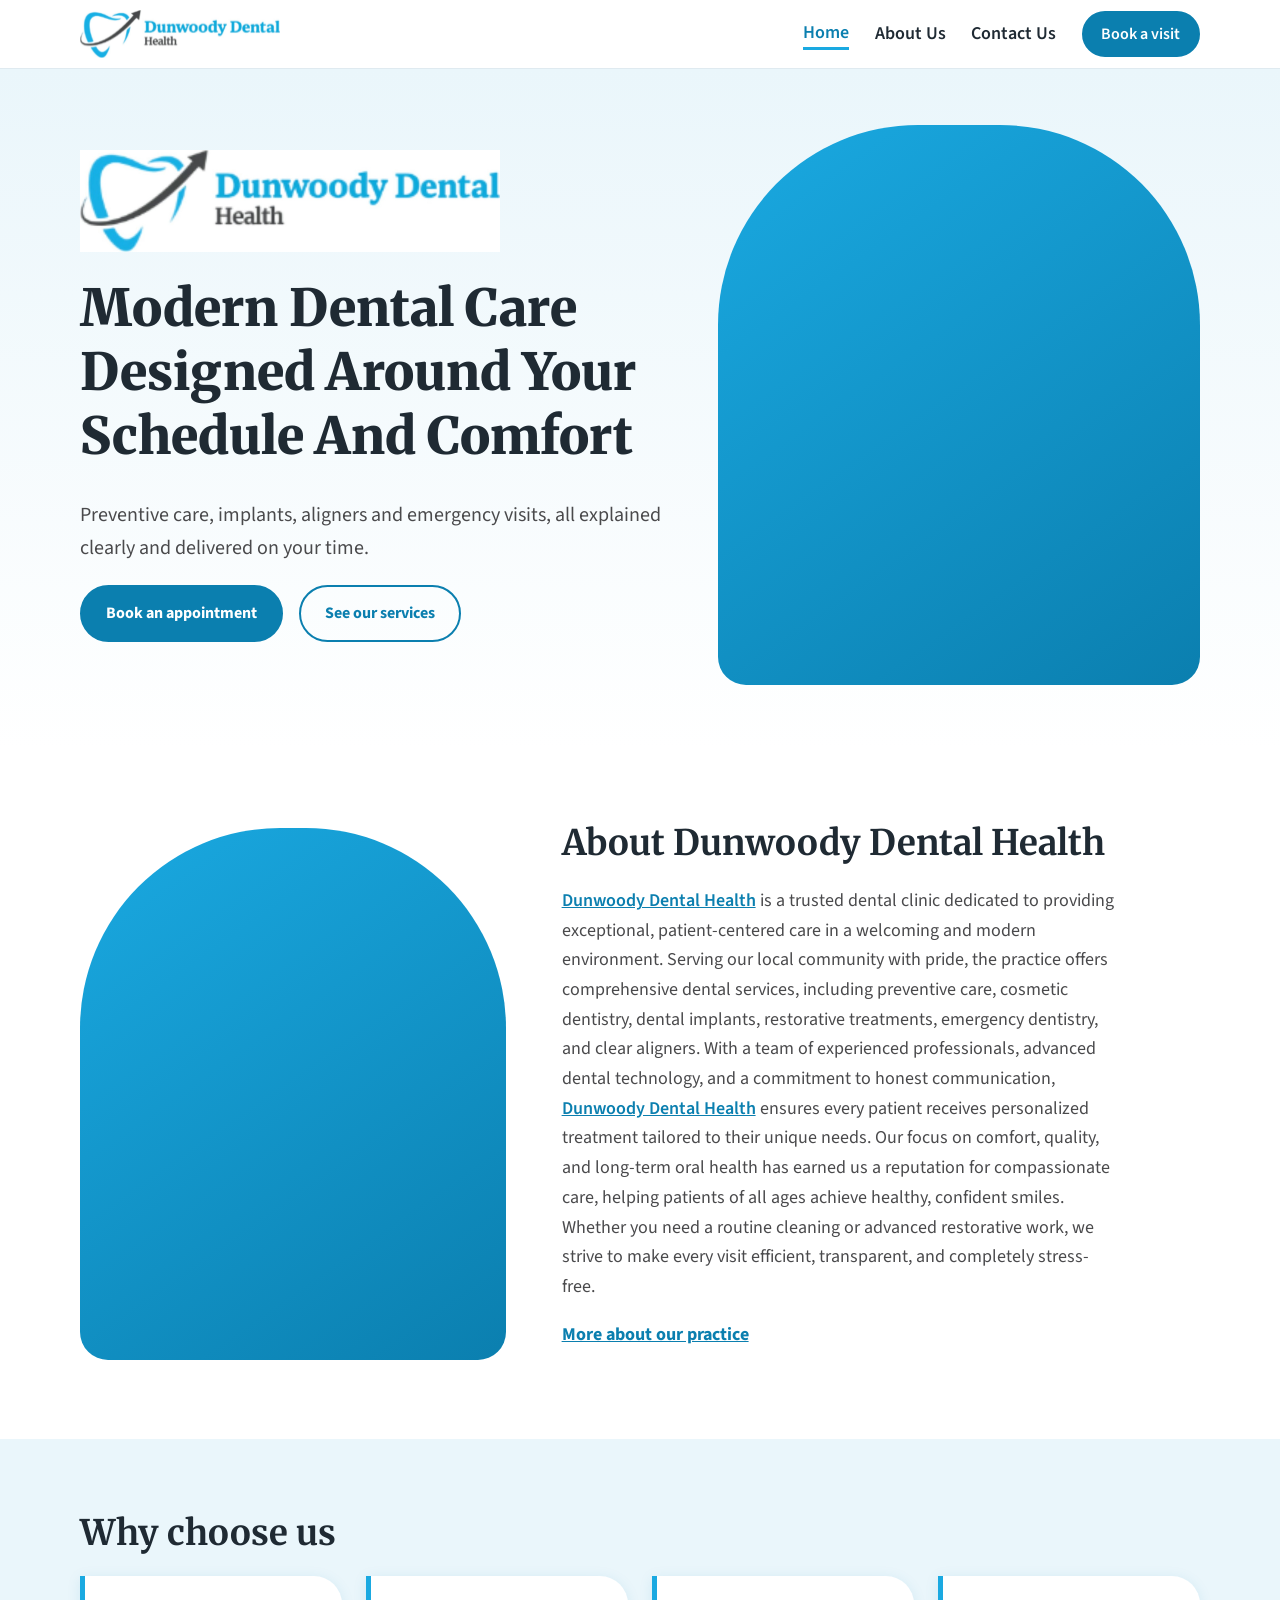
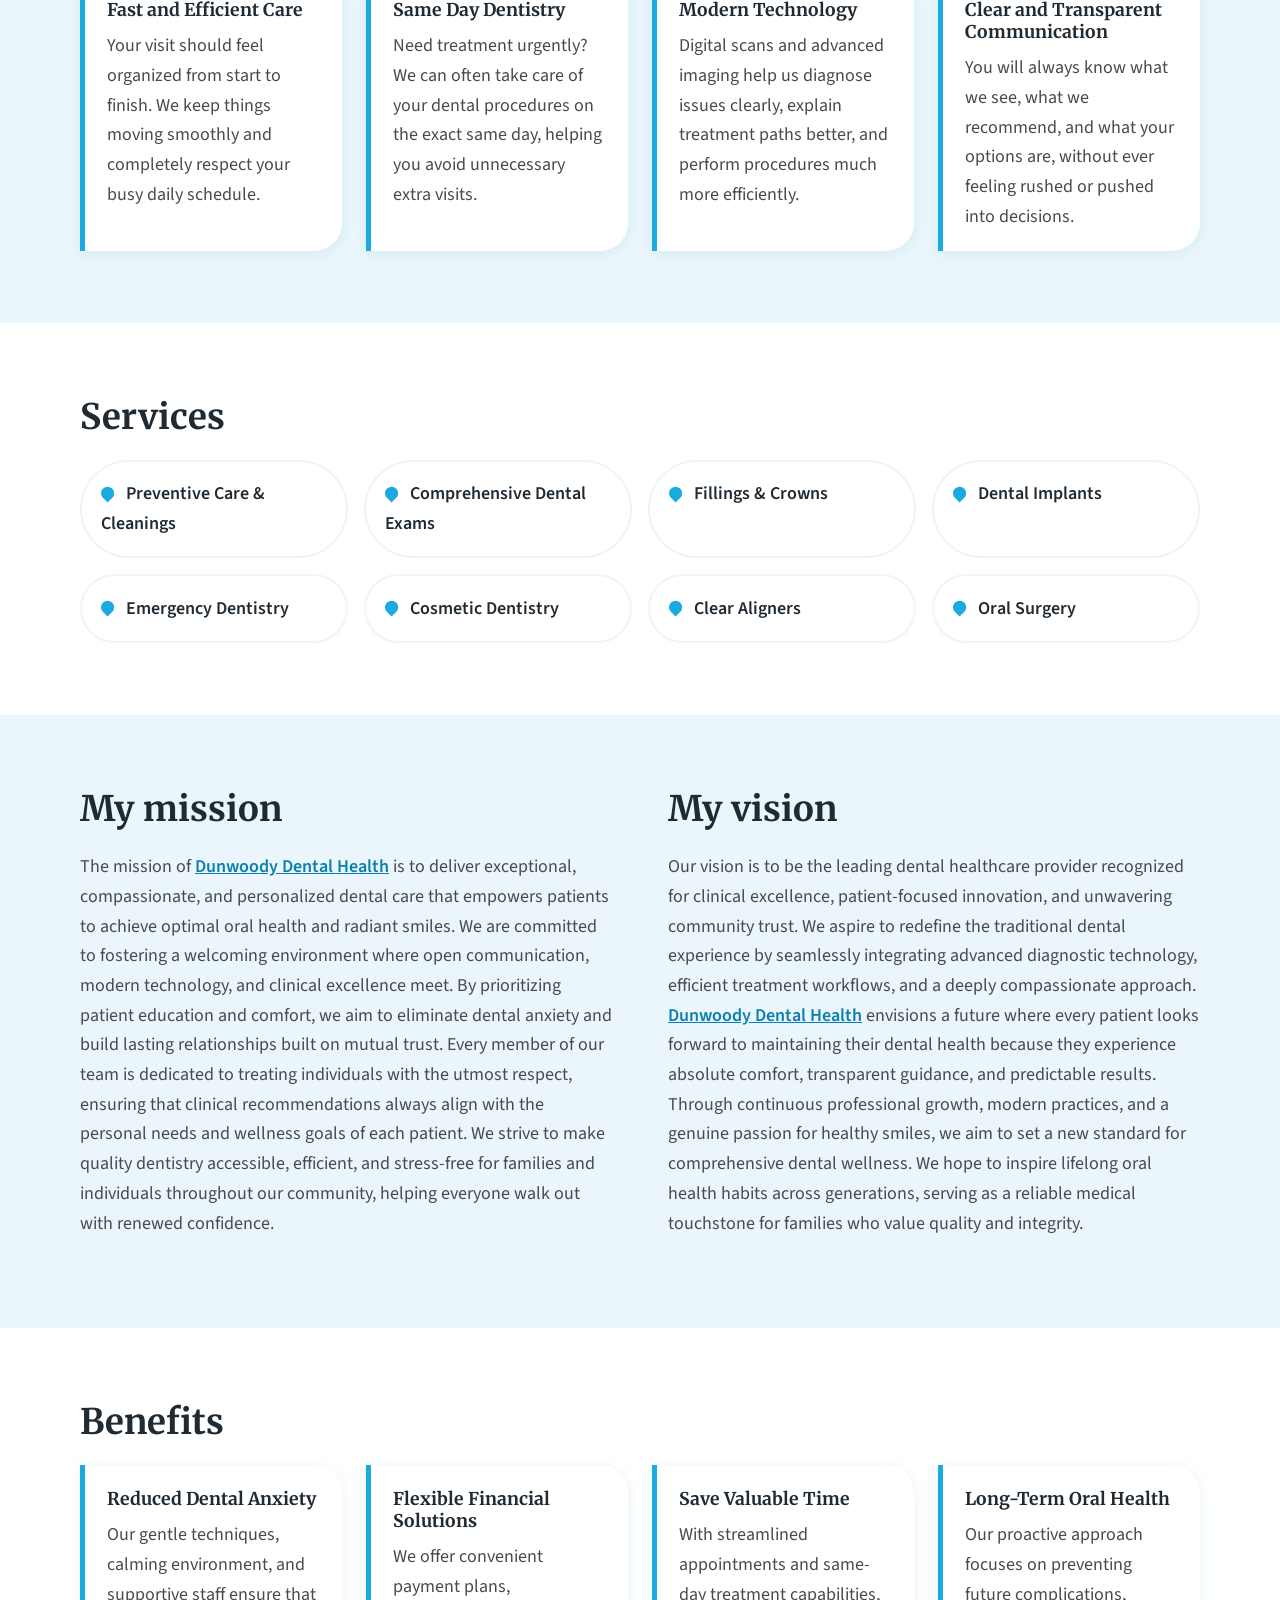
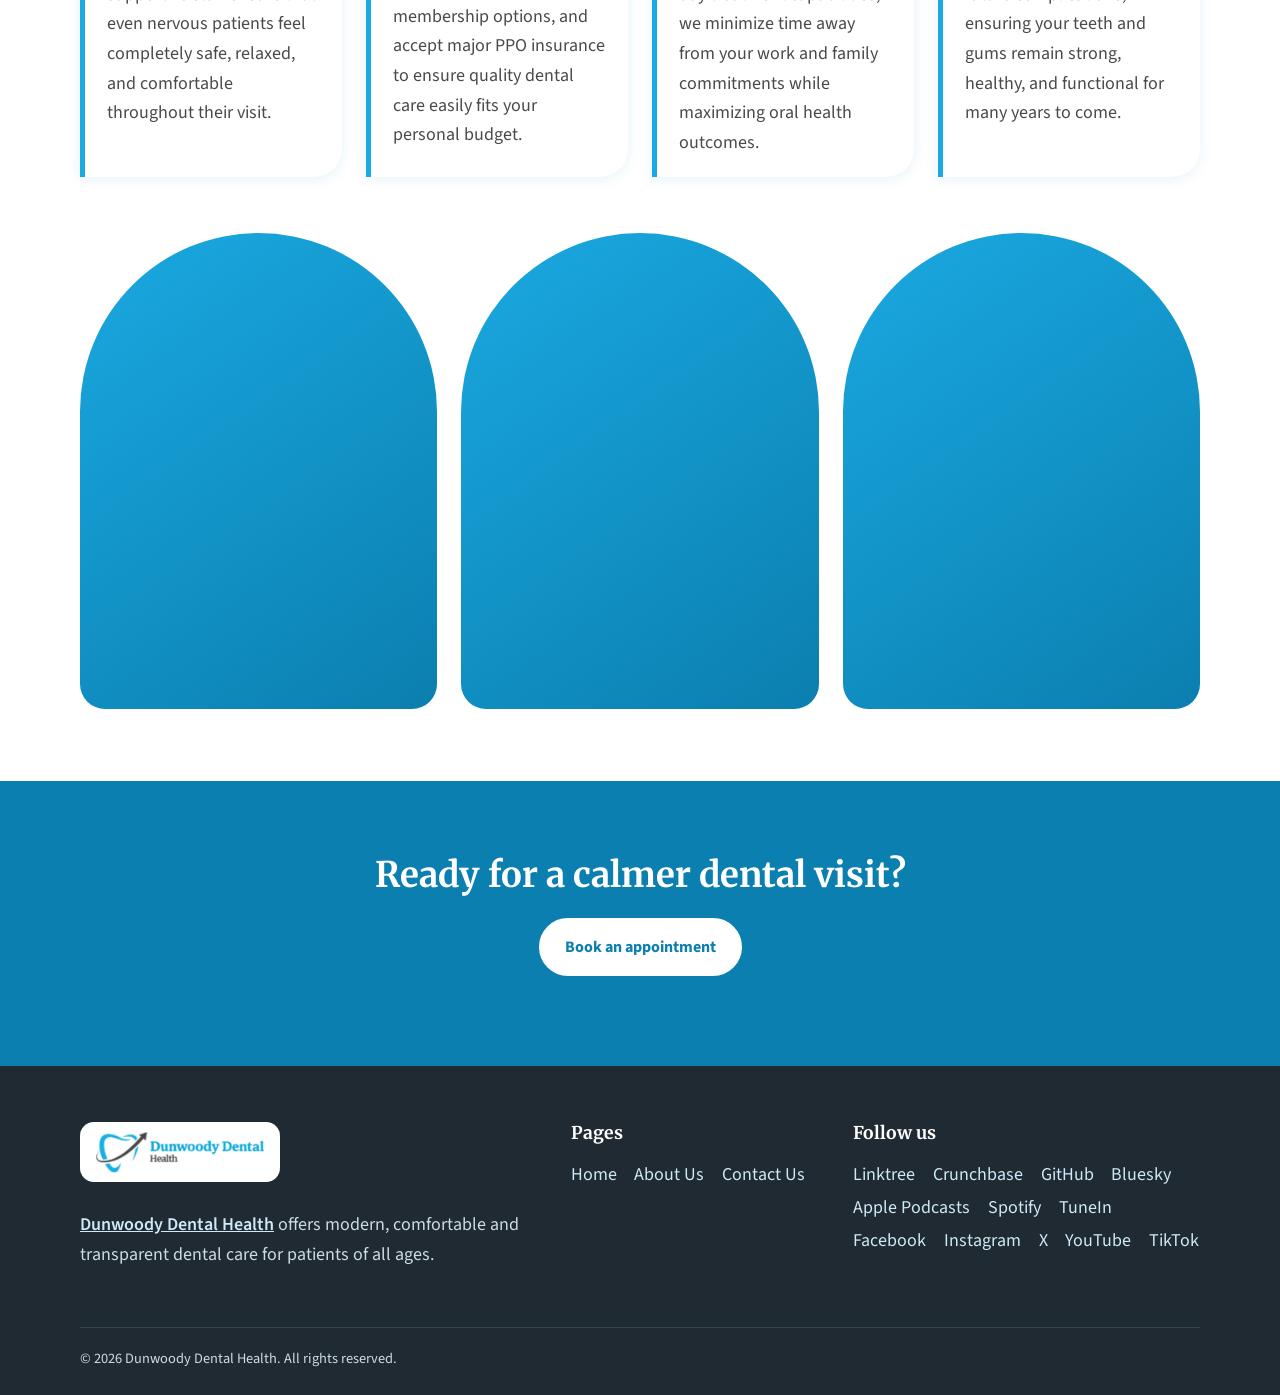
==== index.html @ c9454e3f "Add files via upload" ====
<!DOCTYPE html>
<html lang="en"><head><meta charset="utf-8"><meta name="viewport" content="width=device-width, initial-scale=1">
<title>Dunwoody Dental Health | Modern Dental Care Around Your Schedule</title><meta name="description" content="Modern dental care designed around your schedule and comfort. Preventive care, implants, clear aligners, emergency dentistry and more at Dunwoody Dental Health.">
<link rel="canonical" href="https://dunwoodydentalhealth.netlify.app/"><meta name="robots" content="index,follow,max-image-preview:large"><meta name="theme-color" content="#1AA9E1"><meta name="author" content="Dunwoody Dental Health"><script type="application/ld+json">{"@context": "https://schema.org", "@graph": [{"@type": "Dentist", "@id": "https://dunwoodydentalhealth.netlify.app/#org", "name": "Dunwoody Dental Health", "url": "https://dunwoodydentalhealth.netlify.app/", "logo": "https://dunwoodydentalhealth.netlify.app/assets/logo.jpg", "image": "https://dunwoodydentalhealth.netlify.app/assets/og-image.jpg", "description": "Modern dental care designed around your schedule and comfort.", "sameAs": ["https://linktr.ee/dunwoodydentalhealth", "https://www.crunchbase.com/organization/dunwoody-dental-health", "https://github.com/dunwoodydentalhealth", "http://bsky.app/profile/dunwoodydental.bsky.social", "https://podcasts.apple.com/us/podcast/id6799878111", "https://open.spotify.com/show/033QrRmAuR9vrLFo2fSF3w", "https://tunein.com/radio/p4786538/", "https://www.facebook.com/DunwoodyDentalHealth/", "https://www.instagram.com/dunwoodydentalhealth/?hl=en", "https://x.com/Dunwoody_dds", "https://www.youtube.com/@DunwoodyDentalHealth", "https://www.tiktok.com/@dunwoodydentalhealth"]}, {"@type": "WebSite", "@id": "https://dunwoodydentalhealth.netlify.app/#site", "url": "https://dunwoodydentalhealth.netlify.app/", "name": "Dunwoody Dental Health", "publisher": {"@id": "https://dunwoodydentalhealth.netlify.app/#org"}}]}</script>
<link rel="icon" href="favicon.ico" sizes="32x32"><link rel="icon" type="image/png" href="assets/favicon.png"><link rel="apple-touch-icon" href="assets/apple-touch-icon.png">
<meta property="og:type" content="website"><meta property="og:site_name" content="Dunwoody Dental Health"><meta property="og:title" content="Dunwoody Dental Health | Modern Dental Care Around Your Schedule"><meta property="og:description" content="Modern dental care designed around your schedule and comfort. Preventive care, implants, clear aligners, emergency dentistry and more at Dunwoody Dental Health."><meta property="og:image" content="https://dunwoodydentalhealth.netlify.app/assets/og-image.jpg"><meta property="og:url" content="https://dunwoodydentalhealth.netlify.app/"><meta property="og:locale" content="en_US">
<meta name="twitter:card" content="summary_large_image"><meta name="twitter:image" content="https://dunwoodydentalhealth.netlify.app/assets/og-image.jpg">
<link rel="preconnect" href="https://fonts.googleapis.com"><link rel="preconnect" href="https://fonts.gstatic.com" crossorigin>
<link href="https://fonts.googleapis.com/css2?family=Merriweather:wght@400;700;900&family=Source+Sans+3:wght@400;600;700&display=swap" rel="stylesheet">
<link rel="stylesheet" href="css/style.css"></head><body>
<header class="site-header"><div class="wrap bar"><a href="index.html" class="logo"><img src="assets/logo.jpg" alt="Dunwoody Dental Health logo" width="220"></a>
<button class="menu-btn" aria-label="Open menu" aria-expanded="false">Menu</button><nav class="nav" aria-label="Main"><a href="index.html" aria-current="page">Home</a><a href="about.html">About Us</a><a href="contact.html">Contact Us</a><a class="btn btn-sm" href="contact.html#book">Book a visit</a></nav></div></header>
<main>
<section class="hero"><div class="wrap hero-grid"><div>
<img class="hero-logo" src="assets/logo.jpg" alt="Dunwoody Dental Health logo" width="420">
<h1>Modern Dental Care Designed Around Your Schedule And Comfort</h1>
<p class="lead">Preventive care, implants, aligners and emergency visits, all explained clearly and delivered on your time.</p>
<p class="cta"><a class="btn" href="contact.html#book">Book an appointment</a><a class="btn btn-ghost" href="#services">See our services</a></p></div>
<figure class="ph arch hero-img"><img src="images/patient-1.jpg" alt="Smiling patient at a dental clinic" loading="lazy" onerror="this.remove()"></figure></div></section>

<section class="sec"><div class="wrap split"><figure class="ph arch"><img src="images/patient-2.jpg" alt="Dentist speaking with a patient" loading="lazy" onerror="this.remove()"></figure><div>
<h2>About Dunwoody Dental Health</h2>
<p><a class="brand-link" href="https://studio.hubhopper.com/podcasts/484745/details" target="_blank" rel="noopener">Dunwoody Dental Health</a> is a trusted dental clinic dedicated to providing exceptional, patient-centered care in a welcoming and modern environment. Serving our local community with pride, the practice offers comprehensive dental services, including preventive care, cosmetic dentistry, dental implants, restorative treatments, emergency dentistry, and clear aligners. With a team of experienced professionals, advanced dental technology, and a commitment to honest communication, <a class="brand-link" href="https://www.airgigs.com/user/dunwoodydentalhealth" target="_blank" rel="noopener">Dunwoody Dental Health</a> ensures every patient receives personalized treatment tailored to their unique needs. Our focus on comfort, quality, and long-term oral health has earned us a reputation for compassionate care, helping patients of all ages achieve healthy, confident smiles. Whether you need a routine cleaning or advanced restorative work, we strive to make every visit efficient, transparent, and completely stress-free.</p>
<p><a class="textlink" href="about.html">More about our practice</a></p></div></div></section>

<section class="sec tint"><div class="wrap"><h2>Why choose us</h2><div class="grid4"><article class="card"><h3>Fast and Efficient Care</h3><p>Your visit should feel organized from start to finish. We keep things moving smoothly and completely respect your busy daily schedule.</p></article><article class="card"><h3>Same Day Dentistry</h3><p>Need treatment urgently? We can often take care of your dental procedures on the exact same day, helping you avoid unnecessary extra visits.</p></article><article class="card"><h3>Modern Technology</h3><p>Digital scans and advanced imaging help us diagnose issues clearly, explain treatment paths better, and perform procedures much more efficiently.</p></article><article class="card"><h3>Clear and Transparent Communication</h3><p>You will always know what we see, what we recommend, and what your options are, without ever feeling rushed or pushed into decisions.</p></article></div></div></section>

<section class="sec" id="services"><div class="wrap"><h2>Services</h2><ul class="svc"><li>Preventive Care & Cleanings</li><li>Comprehensive Dental Exams</li><li>Fillings & Crowns</li><li>Dental Implants</li><li>Emergency Dentistry</li><li>Cosmetic Dentistry</li><li>Clear Aligners</li><li>Oral Surgery</li></ul></div></section>

<section class="sec tint"><div class="wrap mv">
<div><h2>My mission</h2><p>The mission of <a class="brand-link" href="https://lnk.bio/dunwoodydentalhealth" target="_blank" rel="noopener">Dunwoody Dental Health</a> is to deliver exceptional, compassionate, and personalized dental care that empowers patients to achieve optimal oral health and radiant smiles. We are committed to fostering a welcoming environment where open communication, modern technology, and clinical excellence meet. By prioritizing patient education and comfort, we aim to eliminate dental anxiety and build lasting relationships built on mutual trust. Every member of our team is dedicated to treating individuals with the utmost respect, ensuring that clinical recommendations always align with the personal needs and wellness goals of each patient. We strive to make quality dentistry accessible, efficient, and stress-free for families and individuals throughout our community, helping everyone walk out with renewed confidence.</p></div>
<div><h2>My vision</h2><p>Our vision is to be the leading dental healthcare provider recognized for clinical excellence, patient-focused innovation, and unwavering community trust. We aspire to redefine the traditional dental experience by seamlessly integrating advanced diagnostic technology, efficient treatment workflows, and a deeply compassionate approach. <a class="brand-link" href="https://www.letsknowit.com/dunwoodydentalhealth" target="_blank" rel="noopener">Dunwoody Dental Health</a> envisions a future where every patient looks forward to maintaining their dental health because they experience absolute comfort, transparent guidance, and predictable results. Through continuous professional growth, modern practices, and a genuine passion for healthy smiles, we aim to set a new standard for comprehensive dental wellness. We hope to inspire lifelong oral health habits across generations, serving as a reliable medical touchstone for families who value quality and integrity.</p></div></div></section>

<section class="sec"><div class="wrap"><h2>Benefits</h2><div class="grid4"><article class="card"><h3>Reduced Dental Anxiety</h3><p>Our gentle techniques, calming environment, and supportive staff ensure that even nervous patients feel completely safe, relaxed, and comfortable throughout their visit.</p></article><article class="card"><h3>Flexible Financial Solutions</h3><p>We offer convenient payment plans, membership options, and accept major PPO insurance to ensure quality dental care easily fits your personal budget.</p></article><article class="card"><h3>Save Valuable Time</h3><p>With streamlined appointments and same-day treatment capabilities, we minimize time away from your work and family commitments while maximizing oral health outcomes.</p></article><article class="card"><h3>Long-Term Oral Health</h3><p>Our proactive approach focuses on preventing future complications, ensuring your teeth and gums remain strong, healthy, and functional for many years to come.</p></article></div>
<div class="gallery"><figure class="ph arch"><img src="images/patient-3.jpg" alt="Happy patient after a dental visit" loading="lazy" onerror="this.remove()"></figure><figure class="ph arch"><img src="images/patient-4.jpg" alt="Family smiling together" loading="lazy" onerror="this.remove()"></figure><figure class="ph arch"><img src="images/patient-5.jpg" alt="Patient receiving a gentle checkup" loading="lazy" onerror="this.remove()"></figure></div></div></section>

<section class="sec band"><div class="wrap center"><h2>Ready for a calmer dental visit?</h2><p class="cta"><a class="btn btn-light" href="contact.html#book">Book an appointment</a></p></div></section></main>
<footer class="site-footer"><div class="wrap foot"><div><img src="assets/logo.jpg" alt="Dunwoody Dental Health" width="200"><p><a class="brand-link" href="https://leetcode.com/u/dunwoodydentalhealth/" target="_blank" rel="noopener">Dunwoody Dental Health</a> offers modern, comfortable and transparent dental care for patients of all ages.</p></div>
<div><h3>Pages</h3><p class="flinks"><a href="index.html" aria-current="page">Home</a><a href="about.html">About Us</a><a href="contact.html">Contact Us</a></p></div><div><h3>Follow us</h3><p class="flinks"><a href="https://linktr.ee/dunwoodydentalhealth" target="_blank" rel="noopener me">Linktree</a><a href="https://www.crunchbase.com/organization/dunwoody-dental-health" target="_blank" rel="noopener me">Crunchbase</a><a href="https://github.com/dunwoodydentalhealth" target="_blank" rel="noopener me">GitHub</a><a href="http://bsky.app/profile/dunwoodydental.bsky.social" target="_blank" rel="noopener me">Bluesky</a><a href="https://podcasts.apple.com/us/podcast/id6799878111" target="_blank" rel="noopener me">Apple Podcasts</a><a href="https://open.spotify.com/show/033QrRmAuR9vrLFo2fSF3w" target="_blank" rel="noopener me">Spotify</a><a href="https://tunein.com/radio/p4786538/" target="_blank" rel="noopener me">TuneIn</a><a href="https://www.facebook.com/DunwoodyDentalHealth/" target="_blank" rel="noopener me">Facebook</a><a href="https://www.instagram.com/dunwoodydentalhealth/?hl=en" target="_blank" rel="noopener me">Instagram</a><a href="https://x.com/Dunwoody_dds" target="_blank" rel="noopener me">X</a><a href="https://www.youtube.com/@DunwoodyDentalHealth" target="_blank" rel="noopener me">YouTube</a><a href="https://www.tiktok.com/@dunwoodydentalhealth" target="_blank" rel="noopener me">TikTok</a></p></div></div>
<div class="wrap copy">&copy; <span id="yr">2026</span> Dunwoody Dental Health. All rights reserved.</div></footer>
<script src="js/main.js"></script></body></html>
---- css/style.css ----
:root{--sky:#1AA9E1;--sky-d:#0B7FAF;--ink:#4A4A4C;--navy:#1F2A33;--tint:#EAF6FB;--white:#fff;--r:28px}
*{box-sizing:border-box}html{scroll-behavior:smooth}
body{margin:0;font:18px/1.65 "Source Sans 3",system-ui,sans-serif;color:var(--ink);background:var(--white)}
h1,h2,h3{font-family:Merriweather,Georgia,serif;color:var(--navy);line-height:1.25;margin:0 0 .6em}
h1{font-size:clamp(2rem,4.6vw,3.2rem);font-weight:900}h2{font-size:clamp(1.6rem,3vw,2.2rem)}h3{font-size:1.1rem}
img{max-width:100%;height:auto}a{color:var(--sky-d)}
a:focus-visible,button:focus-visible,input:focus-visible,select:focus-visible,textarea:focus-visible{outline:3px solid var(--sky);outline-offset:3px}
.wrap{width:min(1120px,92%);margin:auto}
.site-header{position:sticky;top:0;z-index:10;background:#fff;border-bottom:1px solid #dfeaf0}
.bar{display:flex;align-items:center;justify-content:space-between;padding:.6rem 0}.logo img{display:block;width:200px}
.nav{display:flex;align-items:center;gap:1.6rem}.nav a{text-decoration:none;color:var(--navy);font-weight:600}
.nav a[aria-current]{color:var(--sky-d);border-bottom:3px solid var(--sky)}
.menu-btn{display:none;background:none;border:2px solid var(--sky);color:var(--sky-d);border-radius:10px;padding:.4rem .9rem;font:inherit;font-weight:600}
.btn{display:inline-block;background:var(--sky-d);color:#fff!important;padding:.85rem 1.5rem;border-radius:999px;text-decoration:none;font-weight:700;border:2px solid var(--sky-d);cursor:pointer;font-size:1rem;transition:background .2s}
.btn:hover{background:var(--navy);border-color:var(--navy)}.btn-sm{padding:.5rem 1.1rem}
.btn-ghost{background:transparent;color:var(--sky-d)!important}.btn-ghost:hover{background:var(--tint)}
.btn-light{background:#fff;color:var(--sky-d)!important;border-color:#fff}.btn-light:hover{background:var(--tint);border-color:var(--tint)}
.cta{display:flex;gap:1rem;flex-wrap:wrap}.center .cta{justify-content:center}
.hero{background:linear-gradient(180deg,var(--tint),#fff);padding:3.5rem 0 4rem}
.hero-grid{display:grid;grid-template-columns:1.1fr .9fr;gap:3rem;align-items:center}
.hero-logo{display:block;width:min(420px,100%);margin-bottom:1.5rem}.lead{font-size:1.25rem;max-width:34em}
.ph{margin:0;background:linear-gradient(145deg,var(--sky),var(--sky-d));overflow:hidden;min-height:260px;position:relative}
.ph img{width:100%;height:100%;object-fit:cover;display:block;position:absolute;inset:0}
.arch{border-radius:200px 200px var(--r) var(--r);aspect-ratio:4/5}
.hero-img{aspect-ratio:4/5;max-height:560px;justify-self:center;width:100%}
.sec{padding:4.5rem 0}.tint{background:var(--tint)}
.split{display:grid;grid-template-columns:.8fr 1.2fr;gap:3.5rem;align-items:center}.split.rev{grid-template-columns:1.2fr .8fr}
.split p{max-width:62ch}
.grid4{display:grid;grid-template-columns:repeat(auto-fit,minmax(230px,1fr));gap:1.5rem}
.card{background:#fff;border-left:5px solid var(--sky);padding:1.4rem 1.4rem 1.2rem;border-radius:0 var(--r) var(--r) 0;box-shadow:0 2px 14px rgba(11,127,175,.1)}
.card p{margin:0}
.svc{list-style:none;padding:0;margin:0;display:grid;grid-template-columns:repeat(auto-fit,minmax(240px,1fr));gap:1rem}
.svc li{padding:1.1rem 1.2rem;border:2px solid var(--tint);border-radius:999px;font-weight:600;color:var(--navy)}
.svc li::before{content:"";display:inline-block;width:.7em;height:.7em;background:var(--sky);border-radius:50% 50% 50% 0;margin-right:.7em;transform:rotate(-45deg)}
.mv{display:grid;grid-template-columns:1fr 1fr;gap:3.5rem}.mv p{max-width:62ch}
.gallery{display:grid;grid-template-columns:repeat(3,1fr);gap:1.5rem;margin-top:3.5rem}.gallery .arch{aspect-ratio:3/4}
.band{background:var(--sky-d);color:#fff}.band h2,.band .big{color:#fff}.band a.brand-link{color:#fff}
.big{font:400 1.35rem/1.7 Merriweather,Georgia,serif;max-width:50ch;margin:0 auto 2rem}.center{text-align:center}
.page-head{background:var(--tint);padding:3.5rem 0}.page-head h1{margin-bottom:.3em}
.textlink{font-weight:700}.brand-link{font-weight:600}
.form{display:grid;gap:1.1rem}.form label{display:grid;gap:.35rem;font-weight:600;color:var(--navy)}
.form input,.form select,.form textarea{font:inherit;padding:.75rem .9rem;border:2px solid #c9dde8;border-radius:12px;width:100%}
.err{color:#b3261e;font-weight:600;margin:0}
.big-links{display:flex;flex-wrap:wrap;gap:.6rem}.big-links a{border:2px solid var(--tint);padding:.4rem 1rem;border-radius:999px;text-decoration:none;font-weight:600}
.big-links+.ph{margin-top:1.5rem;max-width:340px}
.site-footer{background:var(--navy);color:#cfdbe3;padding:3.5rem 0 1.5rem}.site-footer h3{color:#fff}
.site-footer a{color:#cfe9f6}.foot{display:grid;grid-template-columns:1.3fr .7fr 1fr;gap:2.5rem}
.site-footer img{background:#fff;padding:.6rem 1rem;border-radius:14px}
.flinks{display:flex;flex-wrap:wrap;gap:.5rem 1.1rem;line-height:1.4}.flinks a{text-decoration:none}.flinks a:hover{text-decoration:underline}
.site-footer .nav a{color:#cfe9f6;border:0}.copy{border-top:1px solid #34444f;margin-top:2.5rem;padding-top:1.2rem;font-size:.9rem}
@media(max-width:860px){
.hero-grid,.split,.split.rev,.mv,.foot{grid-template-columns:1fr;gap:2rem}.split.rev>.ph{order:-1}.hero-img{max-height:420px}
.menu-btn{display:block}.nav{display:none;position:absolute;left:0;right:0;top:100%;background:#fff;flex-direction:column;align-items:flex-start;padding:1rem 4%;border-bottom:1px solid #dfeaf0}.nav.open{display:flex}
.gallery{grid-template-columns:1fr}.logo img{width:160px}}
@media(prefers-reduced-motion:reduce){*{transition:none!important;scroll-behavior:auto!important}}
.svc.web{grid-template-columns:repeat(auto-fit,minmax(300px,1fr))}.svc.web li{border-radius:18px;font-weight:400;font-size:1rem;background:#fff}.svc.web li::before{display:none}
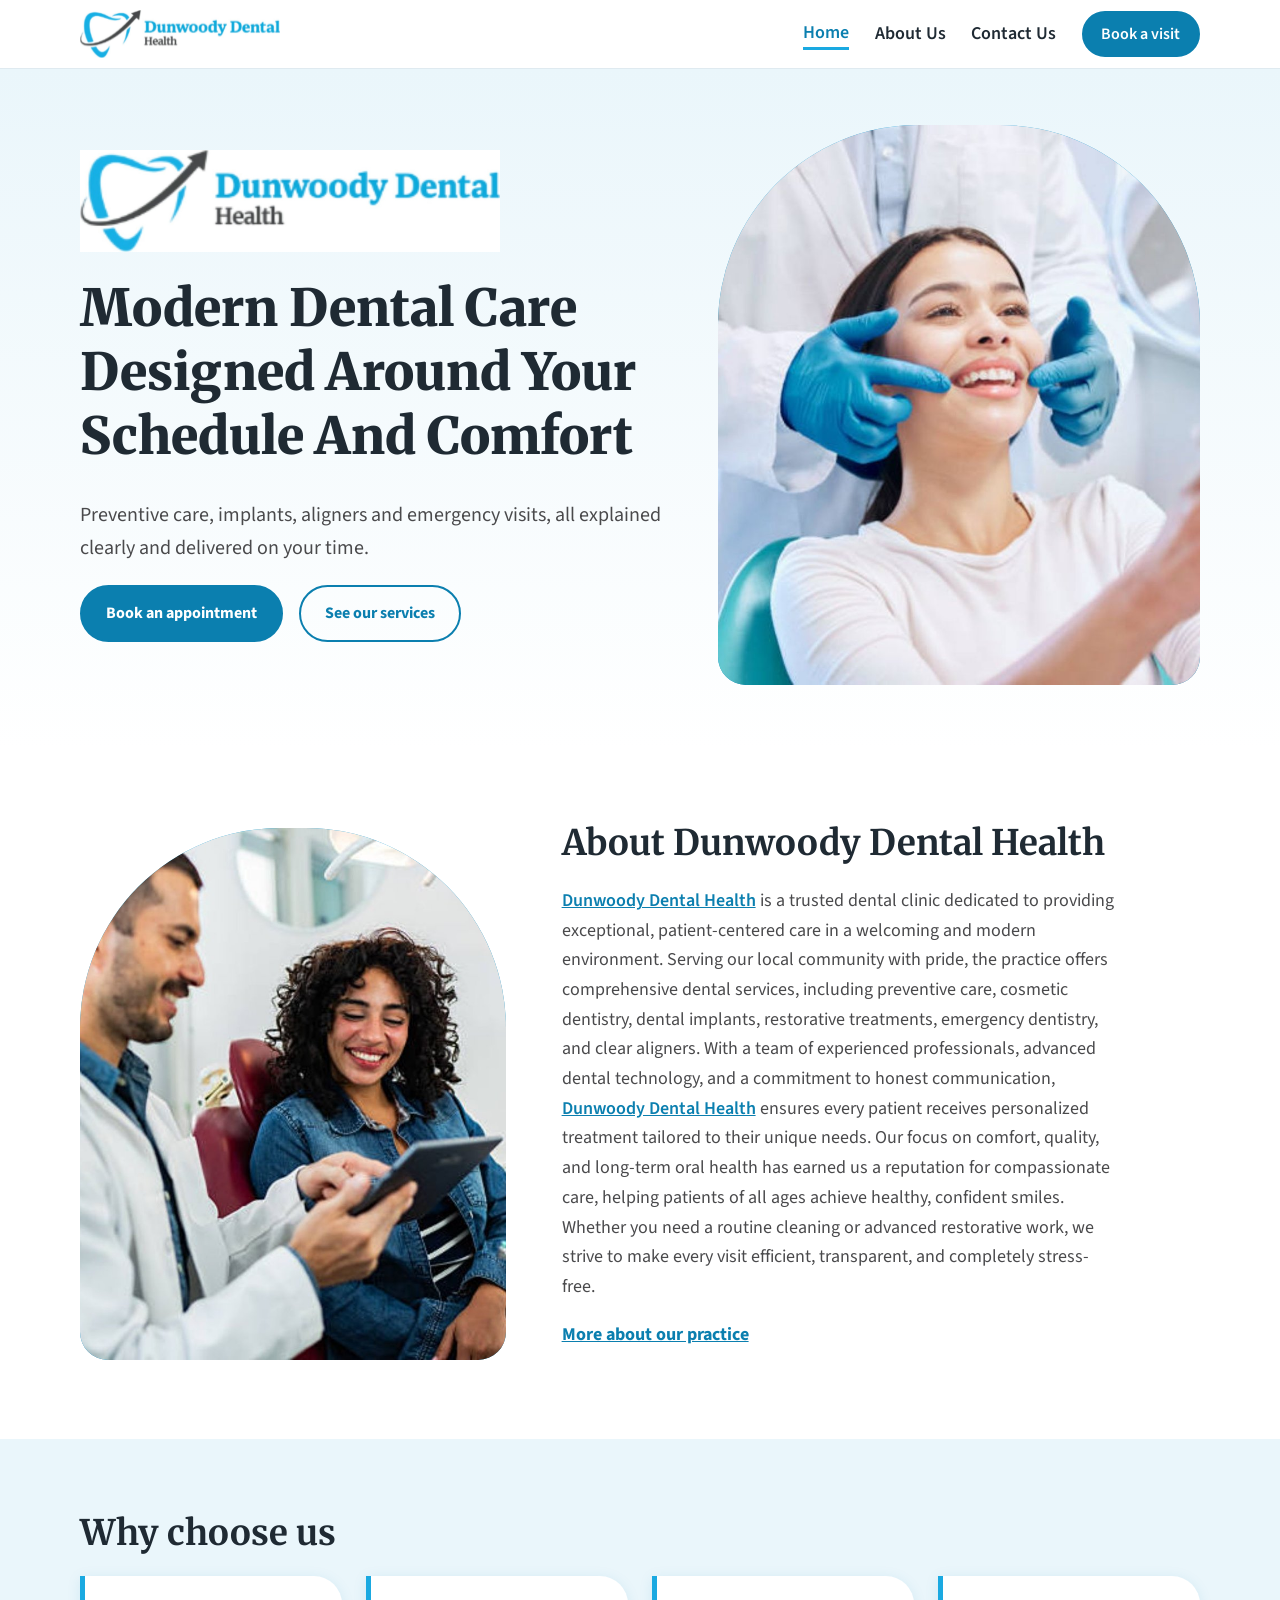
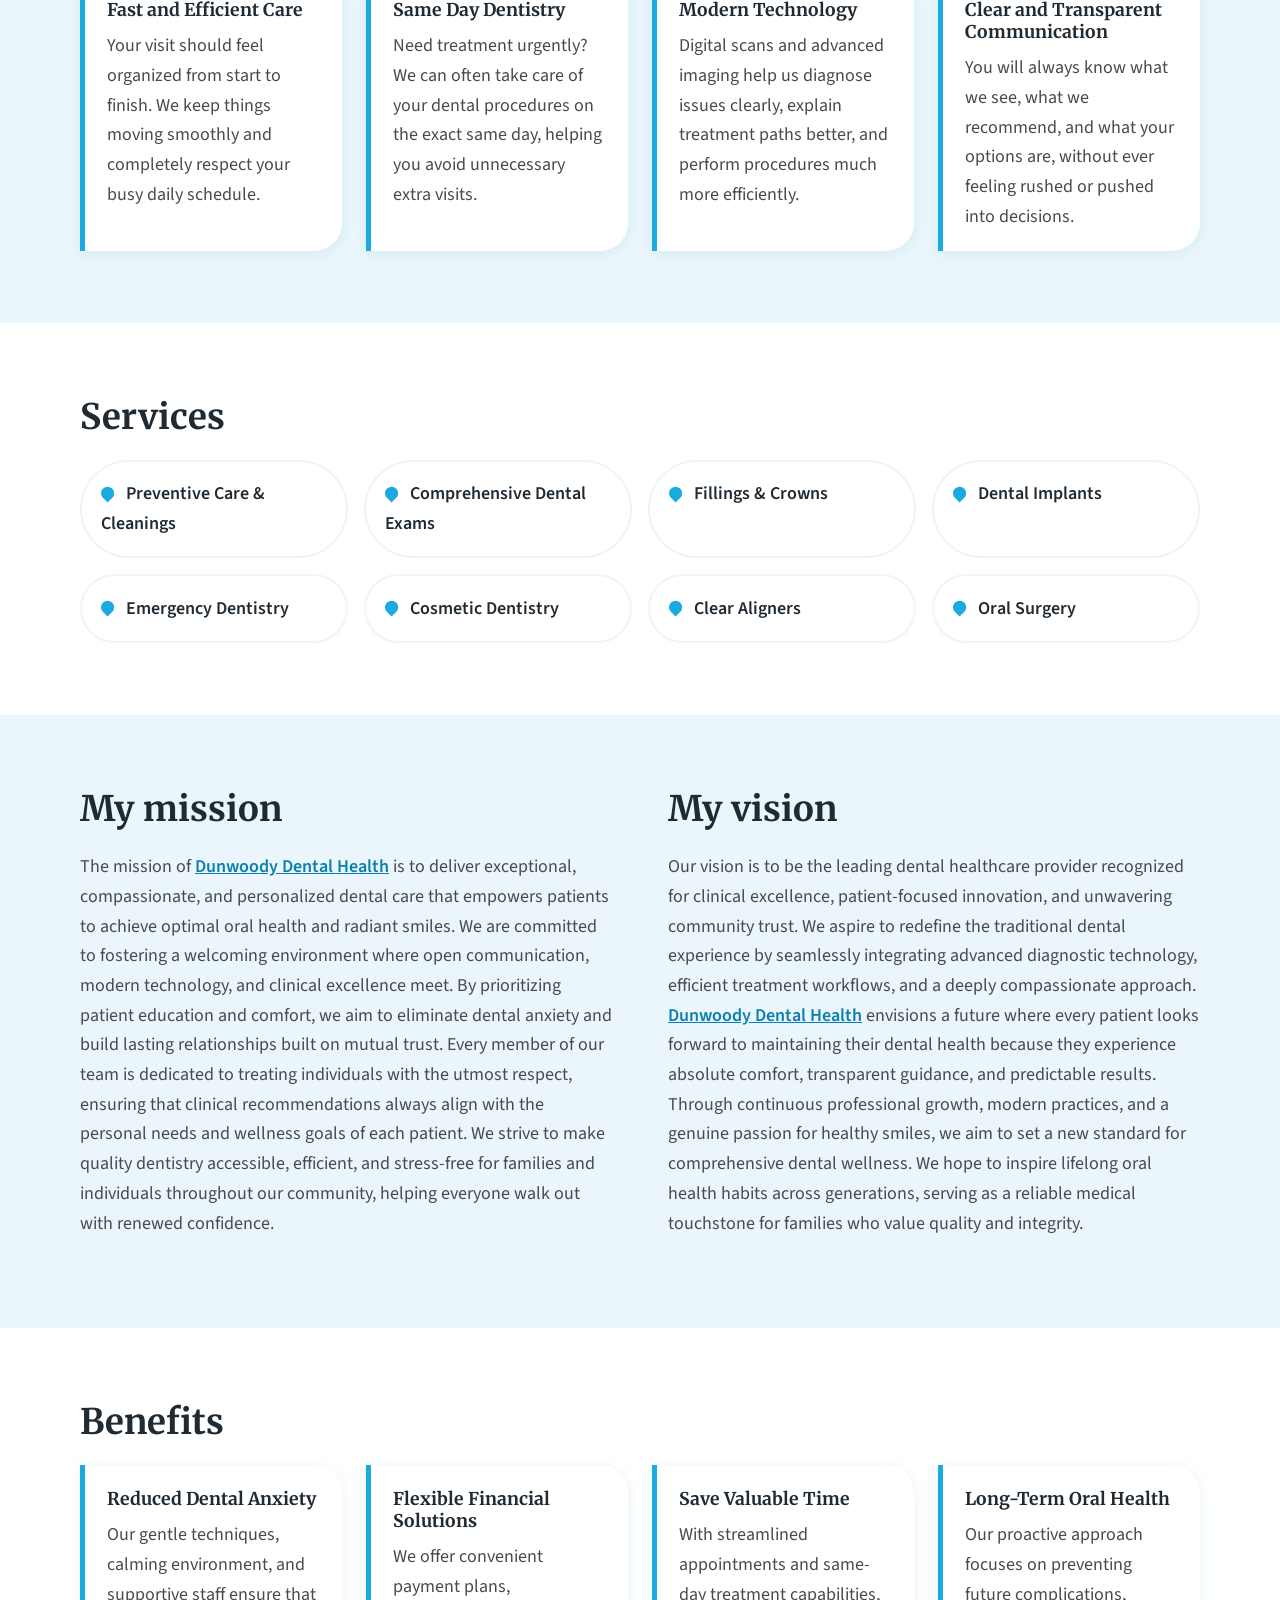
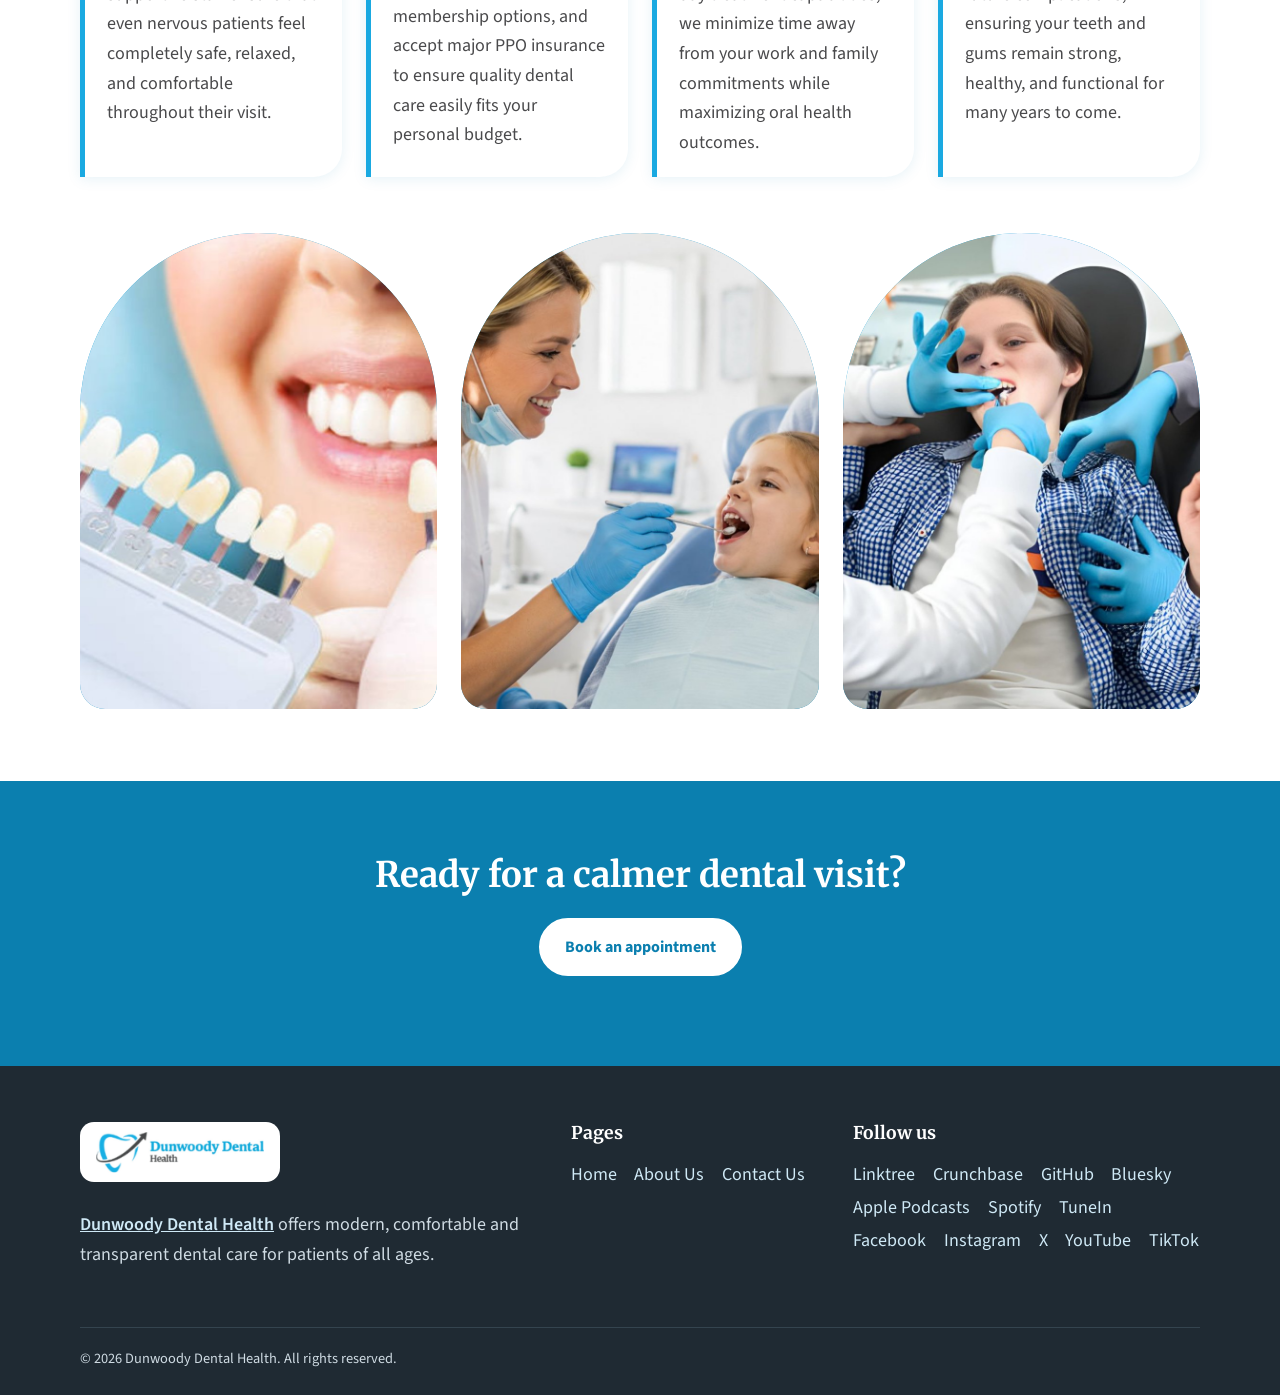
==== commit 67af9a8c: "Add files via upload" ====
--- a/index.html
+++ b/index.html
@@ -16,9 +16,9 @@
 <h1>Modern Dental Care Designed Around Your Schedule And Comfort</h1>
 <p class="lead">Preventive care, implants, aligners and emergency visits, all explained clearly and delivered on your time.</p>
 <p class="cta"><a class="btn" href="contact.html#book">Book an appointment</a><a class="btn btn-ghost" href="#services">See our services</a></p></div>
-<figure class="ph arch hero-img"><img src="images/patient-1.jpg" alt="Smiling patient at a dental clinic" loading="lazy" onerror="this.remove()"></figure></div></section>
+<figure class="ph arch hero-img"><img src="images/patient-1.jpg" alt="Smiling patient checking her new smile with the dentist" width="1000" height="1000" loading="lazy"></figure></div></section>
 
-<section class="sec"><div class="wrap split"><figure class="ph arch"><img src="images/patient-2.jpg" alt="Dentist speaking with a patient" loading="lazy" onerror="this.remove()"></figure><div>
+<section class="sec"><div class="wrap split"><figure class="ph arch"><img src="images/patient-2.jpg" alt="Dentist reviewing treatment options with a smiling patient on a tablet" width="1000" height="1000" loading="lazy"></figure><div>
 <h2>About Dunwoody Dental Health</h2>
 <p><a class="brand-link" href="https://studio.hubhopper.com/podcasts/484745/details" target="_blank" rel="noopener">Dunwoody Dental Health</a> is a trusted dental clinic dedicated to providing exceptional, patient-centered care in a welcoming and modern environment. Serving our local community with pride, the practice offers comprehensive dental services, including preventive care, cosmetic dentistry, dental implants, restorative treatments, emergency dentistry, and clear aligners. With a team of experienced professionals, advanced dental technology, and a commitment to honest communication, <a class="brand-link" href="https://www.airgigs.com/user/dunwoodydentalhealth" target="_blank" rel="noopener">Dunwoody Dental Health</a> ensures every patient receives personalized treatment tailored to their unique needs. Our focus on comfort, quality, and long-term oral health has earned us a reputation for compassionate care, helping patients of all ages achieve healthy, confident smiles. Whether you need a routine cleaning or advanced restorative work, we strive to make every visit efficient, transparent, and completely stress-free.</p>
 <p><a class="textlink" href="about.html">More about our practice</a></p></div></div></section>
@@ -32,7 +32,7 @@
 <div><h2>My vision</h2><p>Our vision is to be the leading dental healthcare provider recognized for clinical excellence, patient-focused innovation, and unwavering community trust. We aspire to redefine the traditional dental experience by seamlessly integrating advanced diagnostic technology, efficient treatment workflows, and a deeply compassionate approach. <a class="brand-link" href="https://www.letsknowit.com/dunwoodydentalhealth" target="_blank" rel="noopener">Dunwoody Dental Health</a> envisions a future where every patient looks forward to maintaining their dental health because they experience absolute comfort, transparent guidance, and predictable results. Through continuous professional growth, modern practices, and a genuine passion for healthy smiles, we aim to set a new standard for comprehensive dental wellness. We hope to inspire lifelong oral health habits across generations, serving as a reliable medical touchstone for families who value quality and integrity.</p></div></div></section>
 
 <section class="sec"><div class="wrap"><h2>Benefits</h2><div class="grid4"><article class="card"><h3>Reduced Dental Anxiety</h3><p>Our gentle techniques, calming environment, and supportive staff ensure that even nervous patients feel completely safe, relaxed, and comfortable throughout their visit.</p></article><article class="card"><h3>Flexible Financial Solutions</h3><p>We offer convenient payment plans, membership options, and accept major PPO insurance to ensure quality dental care easily fits your personal budget.</p></article><article class="card"><h3>Save Valuable Time</h3><p>With streamlined appointments and same-day treatment capabilities, we minimize time away from your work and family commitments while maximizing oral health outcomes.</p></article><article class="card"><h3>Long-Term Oral Health</h3><p>Our proactive approach focuses on preventing future complications, ensuring your teeth and gums remain strong, healthy, and functional for many years to come.</p></article></div>
-<div class="gallery"><figure class="ph arch"><img src="images/patient-3.jpg" alt="Happy patient after a dental visit" loading="lazy" onerror="this.remove()"></figure><figure class="ph arch"><img src="images/patient-4.jpg" alt="Family smiling together" loading="lazy" onerror="this.remove()"></figure><figure class="ph arch"><img src="images/patient-5.jpg" alt="Patient receiving a gentle checkup" loading="lazy" onerror="this.remove()"></figure></div></div></section>
+<div class="gallery"><figure class="ph arch"><img src="images/patient-3.jpg" alt="Close-up of a patient's bright smile with tooth shade guide" width="1000" height="1000" loading="lazy"></figure><figure class="ph arch"><img src="images/patient-4.jpg" alt="Child patient at a gentle dental check-up" width="1000" height="1000" loading="lazy"></figure><figure class="ph arch"><img src="images/patient-5.jpg" alt="Young patient receiving dental care" width="1000" height="1000" loading="lazy"></figure></div></div></section>
 
 <section class="sec band"><div class="wrap center"><h2>Ready for a calmer dental visit?</h2><p class="cta"><a class="btn btn-light" href="contact.html#book">Book an appointment</a></p></div></section></main>
 <footer class="site-footer"><div class="wrap foot"><div><img src="assets/logo.jpg" alt="Dunwoody Dental Health" width="200"><p><a class="brand-link" href="https://leetcode.com/u/dunwoodydentalhealth/" target="_blank" rel="noopener">Dunwoody Dental Health</a> offers modern, comfortable and transparent dental care for patients of all ages.</p></div>
--- a/css/style.css
+++ b/css/style.css
@@ -20,7 +20,7 @@
 .hero-grid{display:grid;grid-template-columns:1.1fr .9fr;gap:3rem;align-items:center}
 .hero-logo{display:block;width:min(420px,100%);margin-bottom:1.5rem}.lead{font-size:1.25rem;max-width:34em}
 .ph{margin:0;background:linear-gradient(145deg,var(--sky),var(--sky-d));overflow:hidden;min-height:260px;position:relative}
-.ph img{width:100%;height:100%;object-fit:cover;display:block;position:absolute;inset:0}
+.ph img{width:100%;height:100%;object-fit:cover;object-position:center;display:block;position:absolute;inset:0}
 .arch{border-radius:200px 200px var(--r) var(--r);aspect-ratio:4/5}
 .hero-img{aspect-ratio:4/5;max-height:560px;justify-self:center;width:100%}
 .sec{padding:4.5rem 0}.tint{background:var(--tint)}
